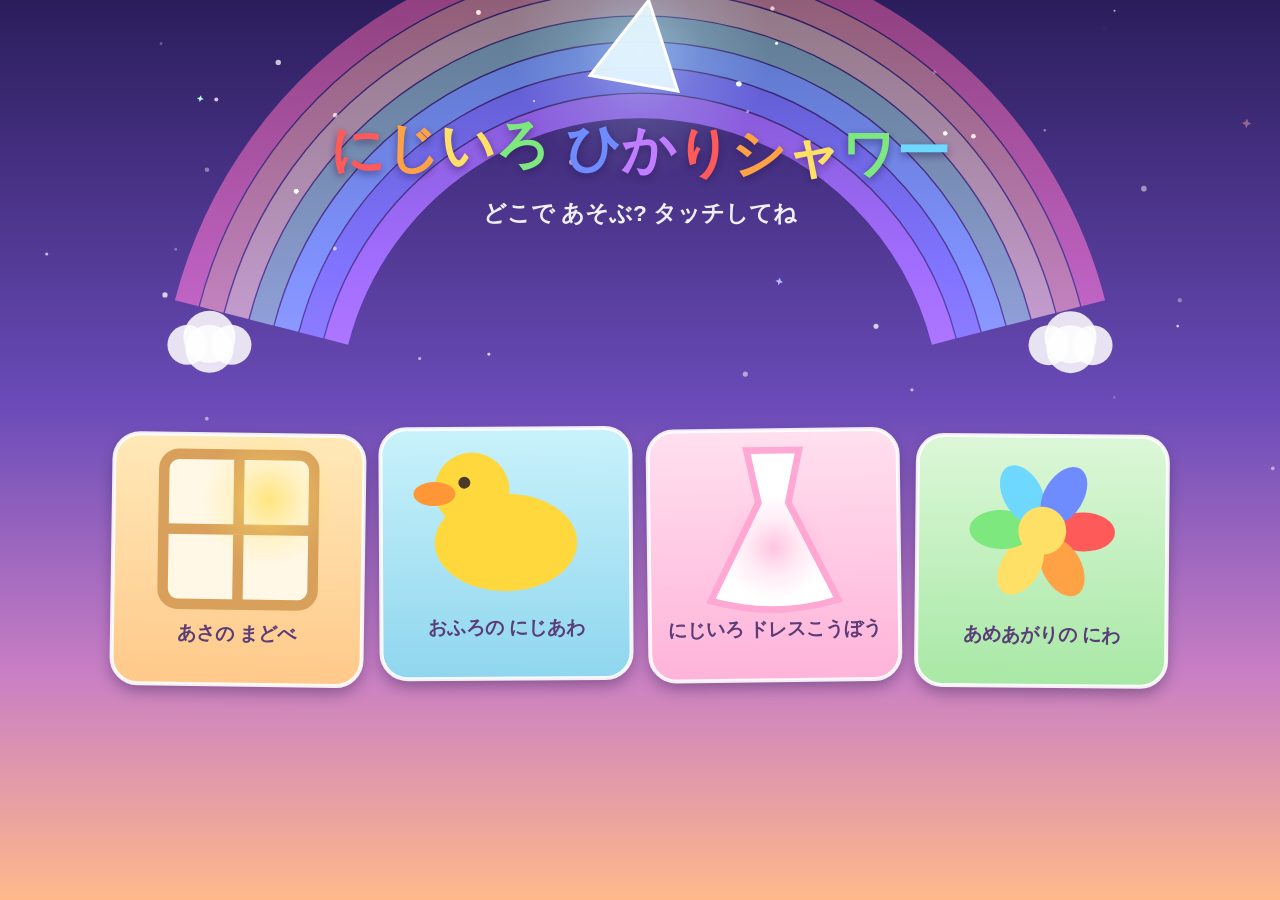
==== nijiiro-hikari-shower/index.html @ 2b9482d0 "Add にじいろひかりシャワー game (core engine, light rig, 4 scenes) Co-authored-by: necktie_red <zan72122@users." ====
<!DOCTYPE html>
<html lang="ja">
<head>
  <meta charset="UTF-8" />
  <meta name="viewport" content="width=device-width, initial-scale=1.0, maximum-scale=1.0, user-scalable=no, viewport-fit=cover" />
  <meta name="apple-mobile-web-app-capable" content="yes" />
  <meta name="apple-mobile-web-app-status-bar-style" content="black-translucent" />
  <meta name="mobile-web-app-capable" content="yes" />
  <meta name="theme-color" content="#2b1d5c" />
  <title>にじいろひかりシャワー</title>
  <link rel="stylesheet" href="css/style.css" />
</head>
<body>
  <div id="stage">
    <canvas id="game"></canvas>
    <div id="boot">
      <div class="boot-prism"></div>
      <p>にじを じゅんびちゅう…</p>
    </div>
  </div>
  <script type="module" src="js/main.js"></script>
</body>
</html>
---- nijiiro-hikari-shower/css/style.css ----
/* にじいろひかりシャワー — 全画面キャンバス用スタイル */
* {
  margin: 0;
  padding: 0;
  box-sizing: border-box;
}

html,
body {
  width: 100%;
  height: 100%;
  overflow: hidden;
  background: #2b1d5c;
  position: fixed;
  inset: 0;
  overscroll-behavior: none;
  -webkit-user-select: none;
  user-select: none;
  -webkit-touch-callout: none;
  -webkit-tap-highlight-color: transparent;
}

#stage {
  position: fixed;
  inset: 0;
  width: 100%;
  height: 100%;
}

#game {
  position: absolute;
  inset: 0;
  width: 100%;
  height: 100%;
  display: block;
  touch-action: none;
}

/* 起動中のかわいいローディング表示 */
#boot {
  position: absolute;
  inset: 0;
  display: flex;
  flex-direction: column;
  align-items: center;
  justify-content: center;
  gap: 24px;
  background: linear-gradient(160deg, #2b1d5c 0%, #4a2f8f 60%, #7b4fc9 100%);
  color: #fff;
  font-family: "Hiragino Maru Gothic ProN", "BIZ UDGothic", "Yu Gothic", sans-serif;
  font-size: 18px;
  letter-spacing: 0.1em;
  transition: opacity 0.6s ease;
  z-index: 10;
}

#boot.hidden {
  opacity: 0;
  pointer-events: none;
}

.boot-prism {
  width: 0;
  height: 0;
  border-left: 34px solid transparent;
  border-right: 34px solid transparent;
  border-bottom: 58px solid rgba(255, 255, 255, 0.85);
  filter: drop-shadow(0 0 18px #9ad8ff) drop-shadow(0 0 36px #ff9ad5);
  animation: prismSpin 2.2s ease-in-out infinite;
}

@keyframes prismSpin {
  0%   { transform: rotate(0deg) scale(1); }
  50%  { transform: rotate(180deg) scale(1.15); }
  100% { transform: rotate(360deg) scale(1); }
}
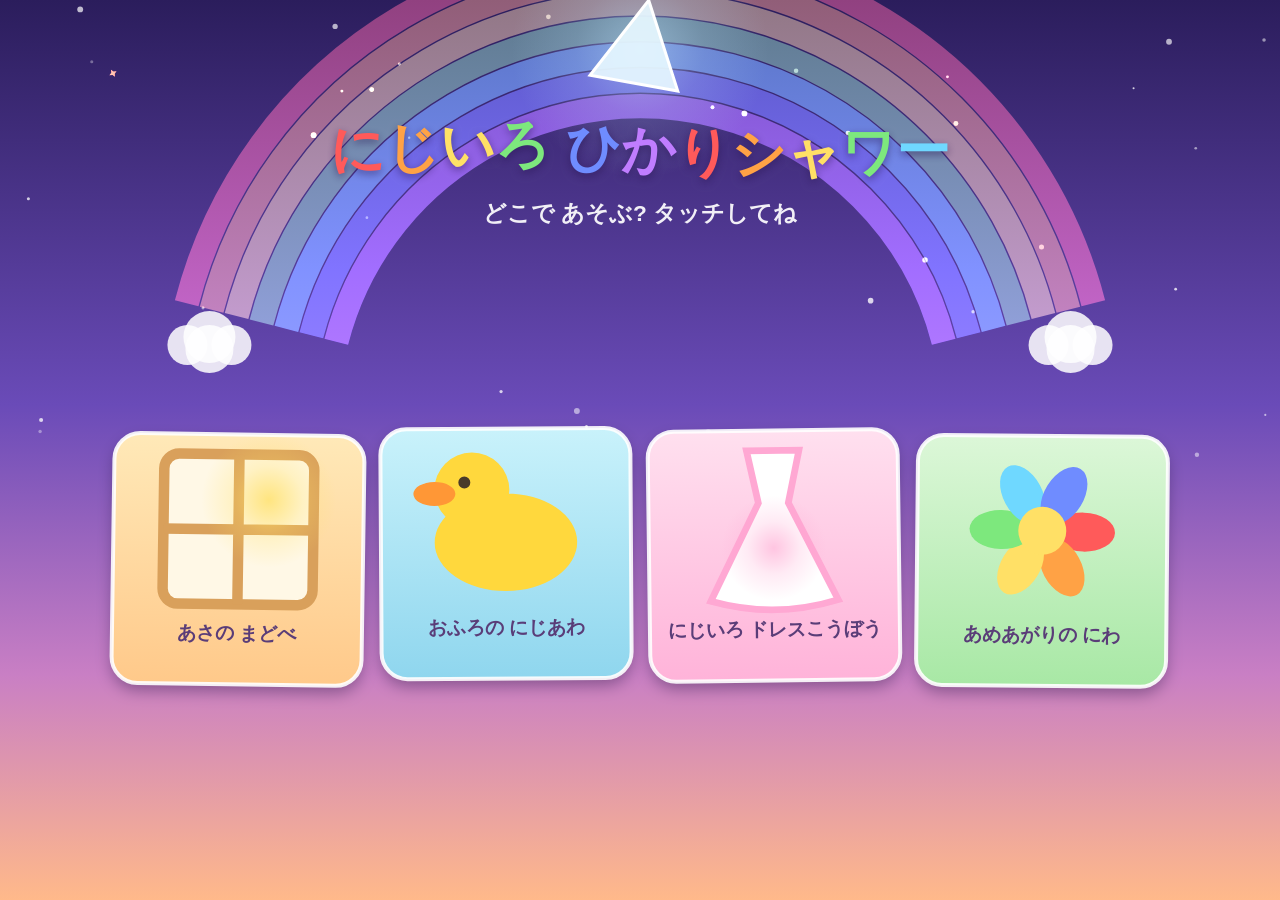
==== commit fba5d851: "Improve rainbow rendering (2-pass composite, band separation) and add favicon Co-authored-by: neckti" ====
--- a/nijiiro-hikari-shower/index.html
+++ b/nijiiro-hikari-shower/index.html
@@ -8,6 +8,7 @@
   <meta name="mobile-web-app-capable" content="yes" />
   <meta name="theme-color" content="#2b1d5c" />
   <title>にじいろひかりシャワー</title>
+  <link rel="icon" href="data:image/svg+xml,%3Csvg xmlns='http://www.w3.org/2000/svg' viewBox='0 0 64 64'%3E%3Cpolygon points='32,6 58,54 6,54' fill='%23bde5ff' stroke='%23ffffff' stroke-width='3'/%3E%3C/svg%3E" />
   <link rel="stylesheet" href="css/style.css" />
 </head>
 <body>
